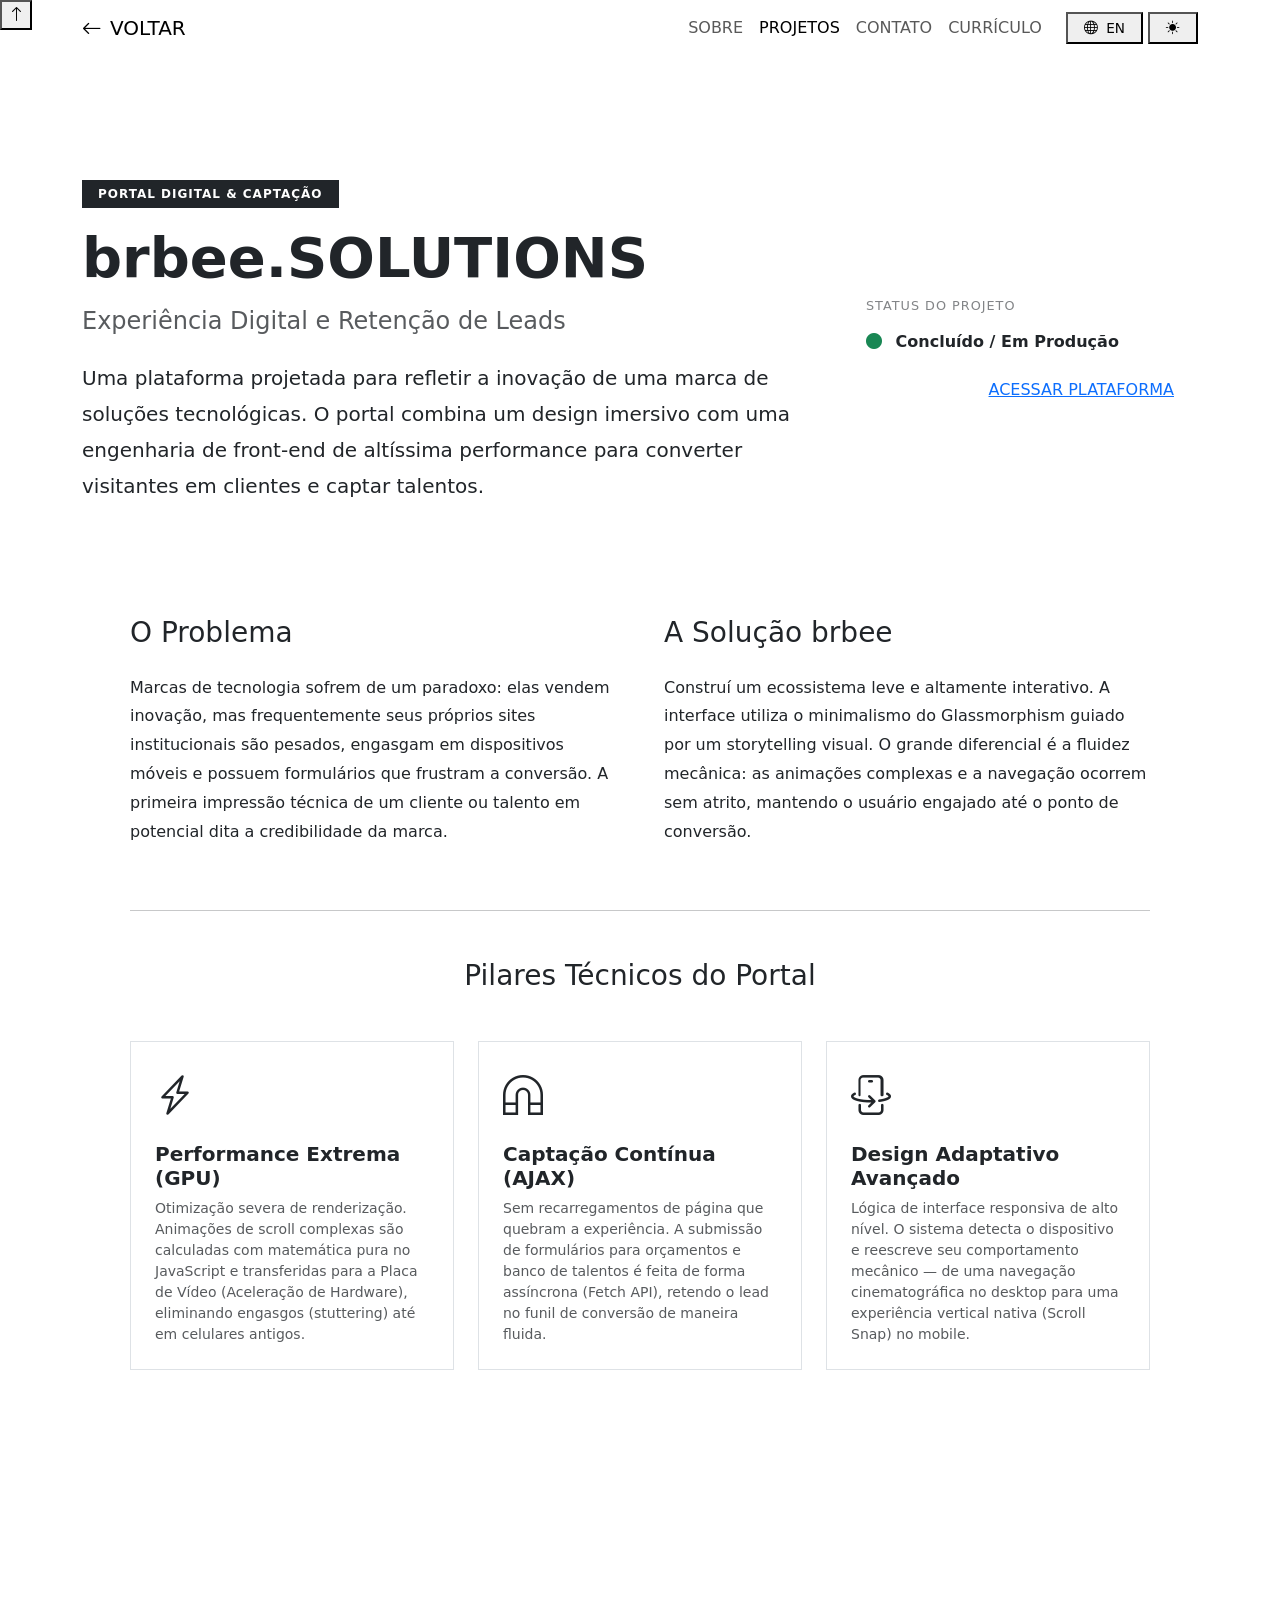
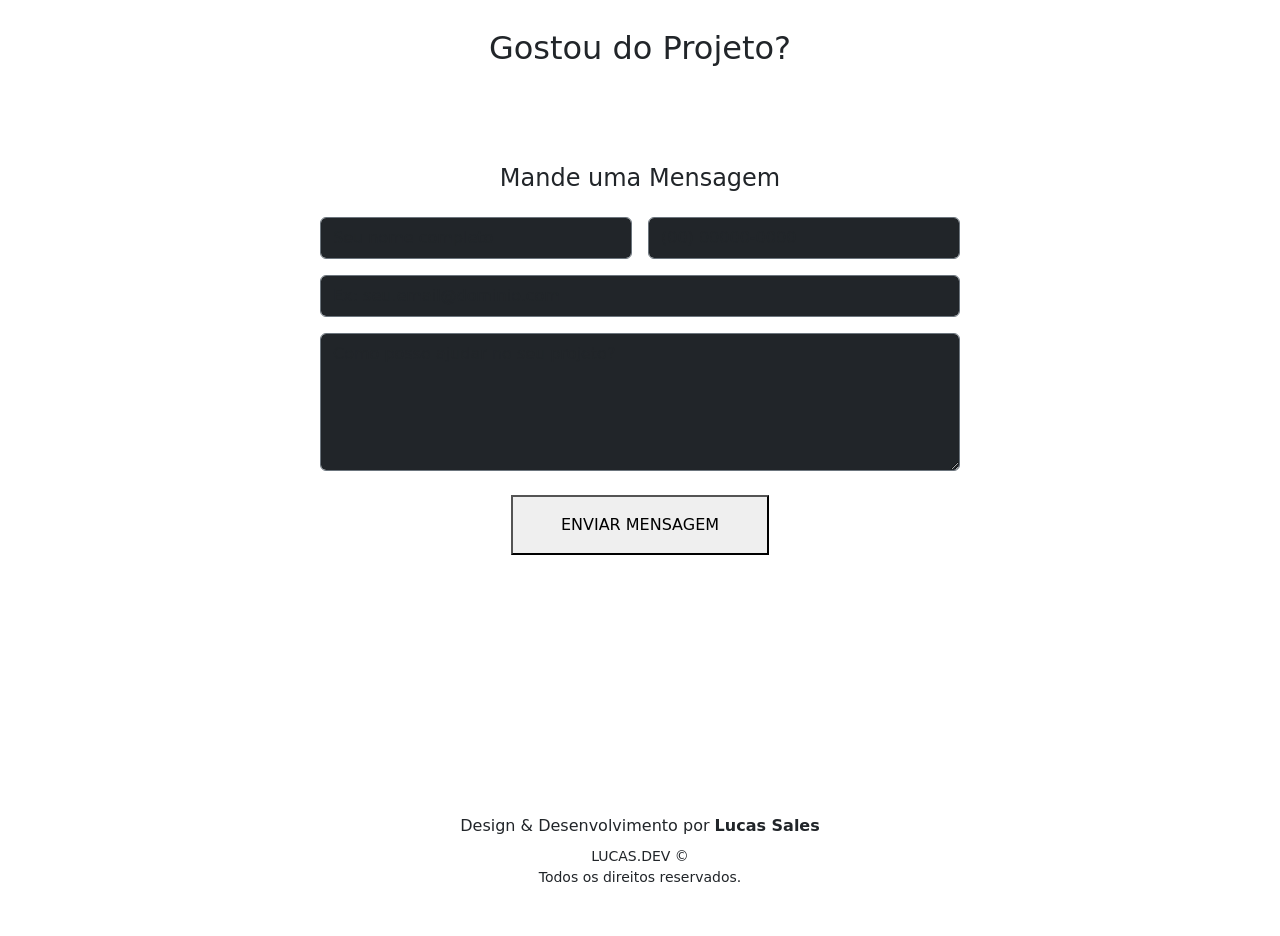
==== projects/case-brbee.html @ 4ed4fbfb "FEAT: adiciona favicon em múltiplos projetos do portfólio" ====
<!DOCTYPE html>
<html lang="pt-br">

<head>
    <meta charset="UTF-8">
    <meta name="viewport" content="width=device-width, initial-scale=1.0">
    <meta name="description" content="brbee.SOLUTIONS - Portal Institucional e Captação de Talentos">
    <title>Lucas Sales | brbee.SOLUTIONS</title>

    <link rel="icon" type="image/x-icon" href="../assets/favicon.ico">
    
    <link rel="icon" type="image/x-icon" href="assets/favicon.ico">
    <link href="https://cdn.jsdelivr.net/npm/bootstrap@5.3.3/dist/css/bootstrap.min.css" rel="stylesheet">
    <link href="https://cdn.jsdelivr.net/npm/bootstrap-icons@1.11.3/font/bootstrap-icons.min.css" rel="stylesheet">
    <link href="https://fonts.googleapis.com/css2?family=Inter:wght@300;400;600;700&family=Playfair+Display:wght@700;900&display=swap" rel="stylesheet">
    
    <link rel="stylesheet" href="../css/style.css">
</head>

<body class="preload">

    <button id="btnTop" class="btn-top" aria-label="Voltar ao topo">
        <i class="bi bi-arrow-up"></i>
    </button>    

    <nav class="navbar navbar-expand-lg glass-nav fixed-top" id="mainNav">
        <div class="container">
            <a class="navbar-brand accent-text d-flex align-items-center" href="../index.html#home">
                <i class="bi bi-arrow-left me-2 fs-5"></i> <span data-i18n="nav-back">VOLTAR</span>
            </a>
            
            <button class="navbar-toggler collapsed" type="button" data-bs-toggle="collapse" data-bs-target="#navbarNav">
                <div class="hamburger-icon">
                    <span class="line"></span>
                    <span class="line"></span>
                    <span class="line"></span>
                </div>
            </button>

            <div class="collapse navbar-collapse" id="navbarNav">
                <ul class="navbar-nav ms-auto align-items-center">
                    <li class="nav-item"><a class="nav-link custom-link" href="../index.html#about" data-i18n="nav-about">SOBRE</a></li>
                    <li class="nav-item"><a class="nav-link custom-link active" href="../index.html#projects" data-i18n="nav-projects">PROJETOS</a></li>
                    <li class="nav-item"><a class="nav-link custom-link" href="../index.html#contact" data-i18n="nav-contact">CONTATO</a></li>
                    <li class="nav-item"><a class="nav-link custom-link" href="#" data-bs-toggle="modal" data-bs-target="#resumeModal" data-i18n="nav-resume">CURRÍCULO</a></li>
                    <li class="nav-item ms-lg-3 mt-3 mt-lg-0">
                        <button id="langToggle" class="btn-action-outline py-1 px-3" style="font-size: 0.85rem;" aria-label="Alternar Idioma">
                            <i class="bi bi-globe me-1"></i> <span id="langText">EN</span>
                        </button>
                        <button id="themeToggle" class="btn-action-outline py-1 px-3" style="font-size: 0.85rem;" aria-label="Alternar Tema">
                            <i class="bi bi-sun-fill" id="themeIcon"></i>
                        </button>
                    </li>
                </ul>
            </div>
        </div>
    </nav>

    <main>
        <section class="py-5 d-flex align-items-center" style="padding-top: 150px !important; min-height: 80vh;">
            <div class="container">
                <div class="row align-items-center mb-5">
                    <div class="col-lg-8">
                        <span class="badge bg-dark text-white mb-3 px-3 py-2 rounded-0" style="letter-spacing: 1px;" data-i18n="brbee-badge">PORTAL DIGITAL & CAPTAÇÃO</span>
                        <h1 class="display-4 fw-bold mb-3 accent-text" style="font-family: var(--font-titulo);">brbee.SOLUTIONS</h1>
                        <h2 class="h4 mb-4 opacity-75" data-i18n="brbee-subtitle">Experiência Digital e Retenção de Leads</h2>
                        <p class="lead" style="line-height: 1.8;" data-i18n="brbee-lead">
                            Uma plataforma projetada para refletir a inovação de uma marca de soluções tecnológicas. O portal combina um design imersivo com uma engenharia de front-end de altíssima performance para converter visitantes em clientes e captar talentos.
                        </p>
                    </div>
                    <div class="col-lg-4 text-lg-end mt-4 mt-lg-0">
                        <div class="floating-card p-4">
                            <h6 class="text-muted mb-3 text-start text-uppercase opacity-75" style="font-size: 0.8rem; letter-spacing: 1px;" data-i18n="case-status-title">Status do Projeto</h6>
                            <p class="fw-bold text-start mb-4"><i class="bi bi-circle-fill text-success me-2"></i> <span data-i18n="brbee-status">Concluído / Em Produção</span></p>
                            <a href="https://brbeesolutions.netlify.app" class="btn-action w-100 text-center py-3 redirect-link" data-plataforma="Site Oficial brbee" target="_blank" data-i18n="case-btn-access">
                                ACESSAR PLATAFORMA
                            </a>
                        </div>
                    </div>
                </div>

                <div class="row justify-content-center mt-5">
                    <div class="col-lg-12">
                        <div class="floating-card p-4 p-md-5">
                            <div class="row g-5">
                                <div class="col-md-6">
                                    <h3 class="accent-text mb-4" style="font-family: var(--font-titulo);" data-i18n="case-problem-title">O Problema</h3>
                                    <p class="text-content" style="line-height: 1.8;" data-i18n="brbee-problem-desc">
                                        Marcas de tecnologia sofrem de um paradoxo: elas vendem inovação, mas frequentemente seus próprios sites institucionais são pesados, engasgam em dispositivos móveis e possuem formulários que frustram a conversão. A primeira impressão técnica de um cliente ou talento em potencial dita a credibilidade da marca.
                                    </p>
                                </div>
                                <div class="col-md-6">
                                    <h3 class="accent-text mb-4" style="font-family: var(--font-titulo);" data-i18n="brbee-solution-title">A Solução brbee</h3>
                                    <p class="text-content" style="line-height: 1.8;" data-i18n="brbee-solution-desc">
                                        Construí um ecossistema leve e altamente interativo. A interface utiliza o minimalismo do Glassmorphism guiado por um storytelling visual. O grande diferencial é a fluidez mecânica: as animações complexas e a navegação ocorrem sem atrito, mantendo o usuário engajado até o ponto de conversão.
                                    </p>
                                </div>
                            </div>

                            <hr class="my-5 opacity-25">
                            <h3 class="accent-text mb-5 text-center" style="font-family: var(--font-titulo);" data-i18n="brbee-pillars-title">Pilares Técnicos do Portal</h3>
                            
                            <div class="row g-4">
                                <div class="col-md-4">
                                    <div class="p-4 border h-100" style="background: var(--bg-light);">
                                        <i class="bi bi-lightning-charge fs-1 accent-text mb-3 d-block"></i>
                                        <h5 class="fw-bold" data-i18n="brbee-pillar1-title">Performance Extrema (GPU)</h5>
                                        <p class="small mb-0 opacity-75" data-i18n="brbee-pillar1-desc">
                                            Otimização severa de renderização. Animações de scroll complexas são calculadas com matemática pura no JavaScript e transferidas para a Placa de Vídeo (Aceleração de Hardware), eliminando engasgos (stuttering) até em celulares antigos.
                                        </p>
                                    </div>
                                </div>
                                <div class="col-md-4">
                                    <div class="p-4 border h-100" style="background: var(--bg-light);">
                                        <i class="bi bi-magnet fs-1 accent-text mb-3 d-block"></i>
                                        <h5 class="fw-bold" data-i18n="brbee-pillar2-title">Captação Contínua (AJAX)</h5>
                                        <p class="small mb-0 opacity-75" data-i18n="brbee-pillar2-desc">
                                            Sem recarregamentos de página que quebram a experiência. A submissão de formulários para orçamentos e banco de talentos é feita de forma assíncrona (Fetch API), retendo o lead no funil de conversão de maneira fluida.
                                        </p>
                                    </div>
                                </div>
                                <div class="col-md-4">
                                    <div class="p-4 border h-100" style="background: var(--bg-light);">
                                        <i class="bi bi-phone-flip fs-1 accent-text mb-3 d-block"></i>
                                        <h5 class="fw-bold" data-i18n="brbee-pillar3-title">Design Adaptativo Avançado</h5>
                                        <p class="small mb-0 opacity-75" data-i18n="brbee-pillar3-desc">
                                            Lógica de interface responsiva de alto nível. O sistema detecta o dispositivo e reescreve seu comportamento mecânico — de uma navegação cinematográfica no desktop para uma experiência vertical nativa (Scroll Snap) no mobile.
                                        </p>
                                    </div>
                                </div>
                            </div>
                        </div>
                    </div>
                </div>
            </div>
        </section>

        <section id="contact" class="py-5 min-vh-100 d-flex align-items-center">
            <div class="container">
                <div class="row justify-content-center">
                    <div class="col-lg-8">
                        <div class="text-center mb-5">
                            <h2 class="section-title" data-i18n="contact-title-case">Gostou do Projeto?</h2>
                        </div>
                        <div class="floating-card p-4 p-md-5">
                            <h4 class="mb-4 accent-text text-center" data-i18n="form-title">Mande uma Mensagem</h4>
                            <form id="portfolioContactForm" action="https://formsubmit.co/ajax/d9dbf8fbb7c11e0b4f40ef681be33bf5" method="POST" class="needs-validation" novalidate>
                                <input type="hidden" name="_subject" value="Novo contato via Portfólio (Case brbee)!">
                                <input type="hidden" name="_template" value="table">
                                <input type="text" name="_honey" style="display:none">
                                <input type="hidden" name="_captcha" value="false">

                                <div class="row g-3">
                                    <div class="col-md-6">
                                        <input type="text" name="nome" class="form-control bg-dark text-white border-secondary custom-placeholder py-2" data-i18n="form-name" placeholder="Seu nome completo" required>
                                    </div>
                                    <div class="col-md-6">
                                        <input type="tel" name="telefone" id="telefoneInput" class="form-control bg-dark text-white border-secondary custom-placeholder py-2" data-i18n="form-phone" placeholder="(00) 00000-0000" required>
                                    </div>
                                    <div class="col-12">
                                        <input type="email" name="email" class="form-control bg-dark text-white border-secondary custom-placeholder py-2" data-i18n="form-email" placeholder="Ex: seu.email@dominio.com" required>
                                    </div>
                                    <div class="col-12">
                                        <textarea name="mensagem" class="form-control bg-dark text-white border-secondary custom-placeholder py-2" rows="5" data-i18n="form-msg" placeholder="Como posso ajudar no seu projeto?" required></textarea>
                                    </div>
                                    <div class="col-12 mt-4 d-flex justify-content-center">
                                        <button type="submit" class="btn-action py-3 px-5" id="btnEnviarMensagem" data-i18n="form-btn">ENVIAR MENSAGEM</button>
                                    </div>
                                </div>
                            </form>
                        </div>
                    </div>
                </div>
            </div>
        </section>
    </main>

    <footer class="footer py-5 text-center mt-auto">
        <div class="container">
            <p class="footer-text mb-2"><span data-i18n="footer-design">Design & Desenvolvimento por</span> <span class="accent-text fw-bold">Lucas Sales</span></p>
            <p class="footer-text small mb-0">
                LUCAS.DEV © <span id="timestamp"></span><br>
                <span data-i18n="footer-rights">Todos os direitos reservados.</span>
            </p>
        </div>
    </footer>

    <script src="https://cdn.jsdelivr.net/npm/bootstrap@5.3.3/dist/js/bootstrap.bundle.min.js"></script>
    <script src="../js/script.js"></script>

    <script>
        const savedTheme = localStorage.getItem('portfolio_theme');
        const prefersLight = window.matchMedia("(prefers-color-scheme: light)").matches;
        if (savedTheme === 'light' || (!savedTheme && prefersLight)) {
            document.documentElement.setAttribute('data-theme', 'light');
        }
    </script>

</body>
</html>
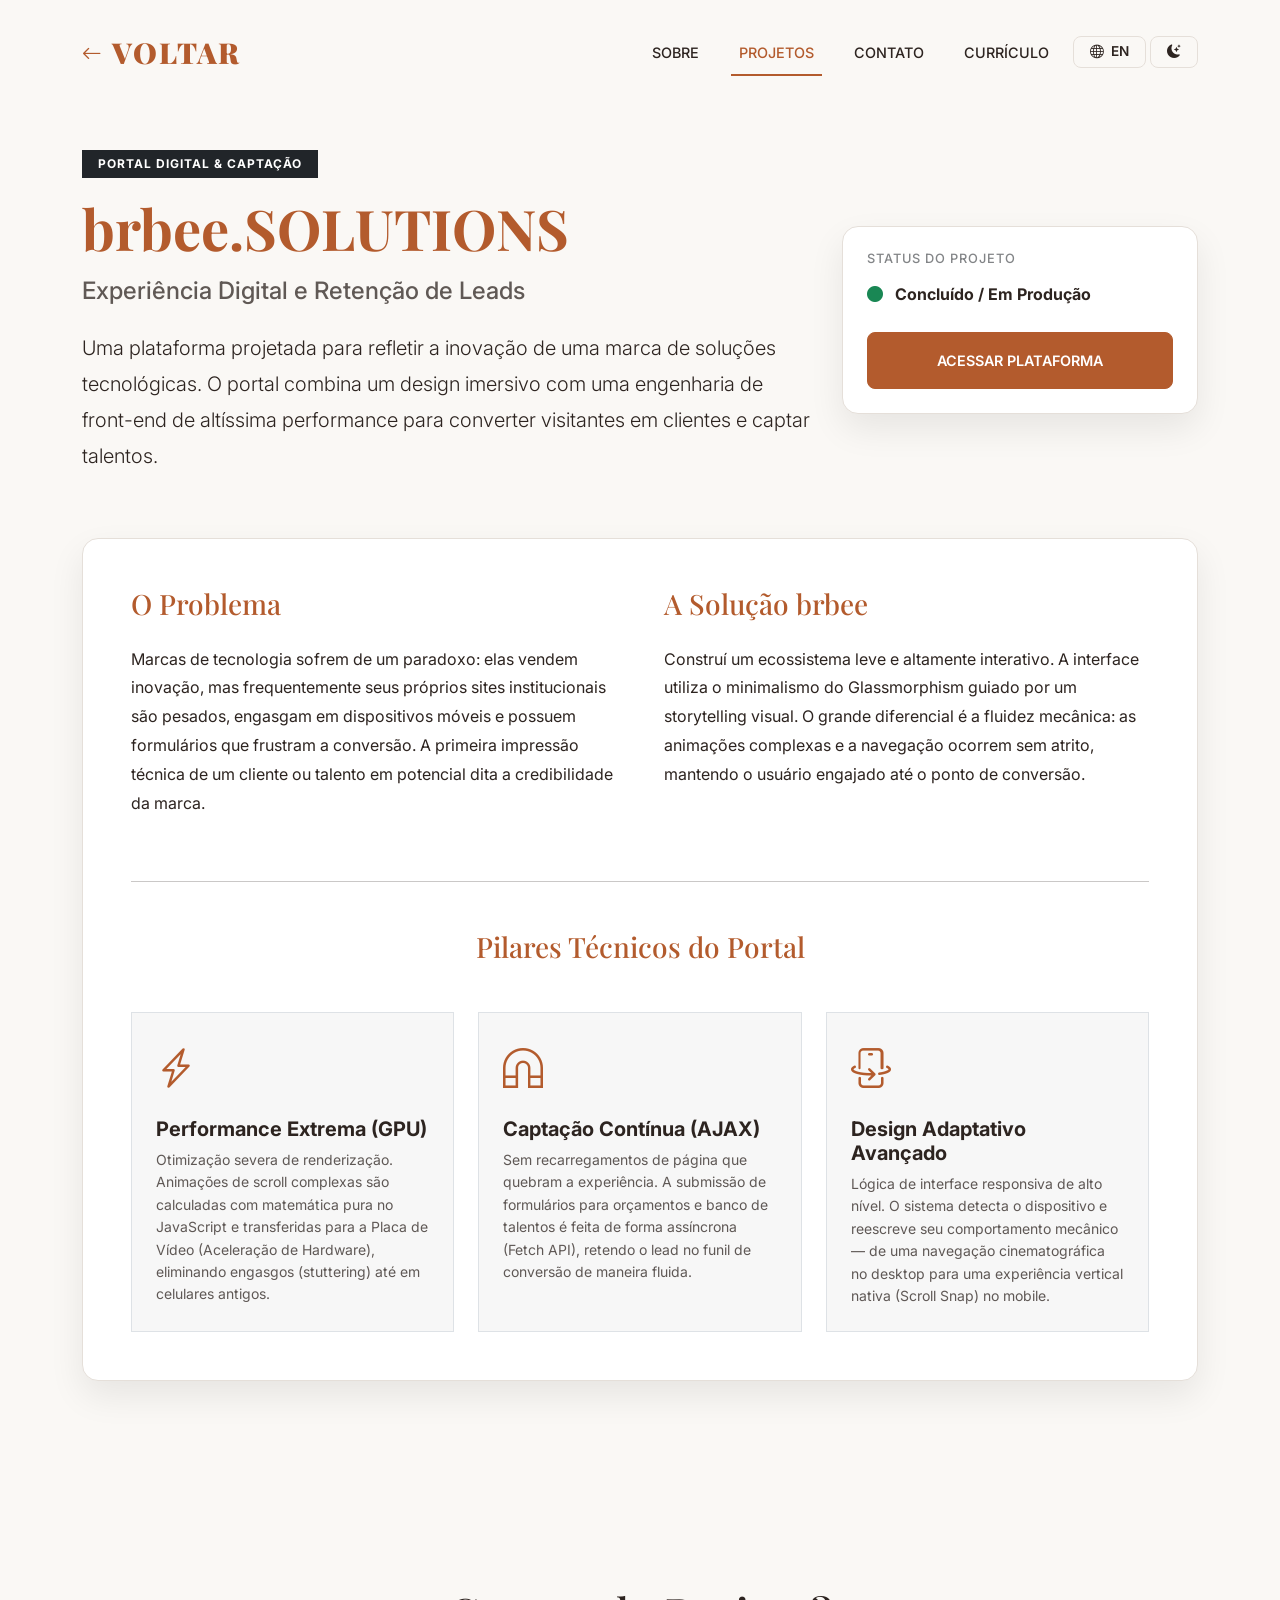
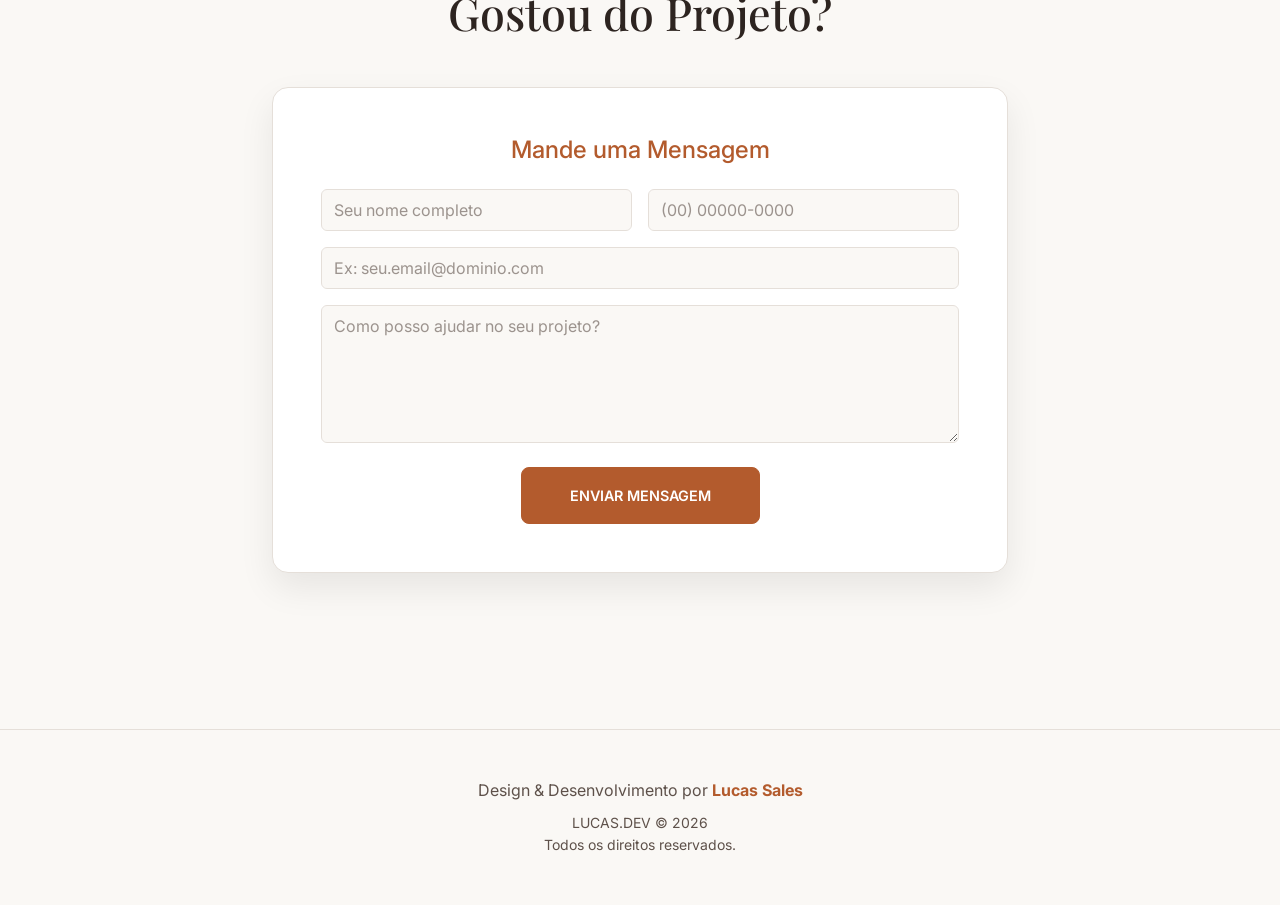
==== commit c459789c: "FIX: corrige hover dos cards, estilos dos cases, spinner e animação de digitação - Fade-in passa a u" ====
--- a/projects/case-brbee.html
+++ b/projects/case-brbee.html
@@ -9,7 +9,6 @@
 
     <link rel="icon" type="image/x-icon" href="../assets/favicon.ico">
     
-    <link rel="icon" type="image/x-icon" href="assets/favicon.ico">
     <link href="https://cdn.jsdelivr.net/npm/bootstrap@5.3.3/dist/css/bootstrap.min.css" rel="stylesheet">
     <link href="https://cdn.jsdelivr.net/npm/bootstrap-icons@1.11.3/font/bootstrap-icons.min.css" rel="stylesheet">
     <link href="https://fonts.googleapis.com/css2?family=Inter:wght@300;400;600;700&family=Playfair+Display:wght@700;900&display=swap" rel="stylesheet">
@@ -62,7 +61,7 @@
                 <div class="row align-items-center mb-5">
                     <div class="col-lg-8">
                         <span class="badge bg-dark text-white mb-3 px-3 py-2 rounded-0" style="letter-spacing: 1px;" data-i18n="brbee-badge">PORTAL DIGITAL & CAPTAÇÃO</span>
-                        <h1 class="display-4 fw-bold mb-3 accent-text" style="font-family: var(--font-titulo);">brbee.SOLUTIONS</h1>
+                        <h1 class="display-4 fw-bold mb-3 accent-text" style="font-family: var(--font-primary);">brbee.SOLUTIONS</h1>
                         <h2 class="h4 mb-4 opacity-75" data-i18n="brbee-subtitle">Experiência Digital e Retenção de Leads</h2>
                         <p class="lead" style="line-height: 1.8;" data-i18n="brbee-lead">
                             Uma plataforma projetada para refletir a inovação de uma marca de soluções tecnológicas. O portal combina um design imersivo com uma engenharia de front-end de altíssima performance para converter visitantes em clientes e captar talentos.
@@ -84,13 +83,13 @@
                         <div class="floating-card p-4 p-md-5">
                             <div class="row g-5">
                                 <div class="col-md-6">
-                                    <h3 class="accent-text mb-4" style="font-family: var(--font-titulo);" data-i18n="case-problem-title">O Problema</h3>
+                                    <h3 class="accent-text mb-4" style="font-family: var(--font-primary);" data-i18n="case-problem-title">O Problema</h3>
                                     <p class="text-content" style="line-height: 1.8;" data-i18n="brbee-problem-desc">
                                         Marcas de tecnologia sofrem de um paradoxo: elas vendem inovação, mas frequentemente seus próprios sites institucionais são pesados, engasgam em dispositivos móveis e possuem formulários que frustram a conversão. A primeira impressão técnica de um cliente ou talento em potencial dita a credibilidade da marca.
                                     </p>
                                 </div>
                                 <div class="col-md-6">
-                                    <h3 class="accent-text mb-4" style="font-family: var(--font-titulo);" data-i18n="brbee-solution-title">A Solução brbee</h3>
+                                    <h3 class="accent-text mb-4" style="font-family: var(--font-primary);" data-i18n="brbee-solution-title">A Solução brbee</h3>
                                     <p class="text-content" style="line-height: 1.8;" data-i18n="brbee-solution-desc">
                                         Construí um ecossistema leve e altamente interativo. A interface utiliza o minimalismo do Glassmorphism guiado por um storytelling visual. O grande diferencial é a fluidez mecânica: as animações complexas e a navegação ocorrem sem atrito, mantendo o usuário engajado até o ponto de conversão.
                                     </p>
@@ -98,7 +97,7 @@
                             </div>
 
                             <hr class="my-5 opacity-25">
-                            <h3 class="accent-text mb-5 text-center" style="font-family: var(--font-titulo);" data-i18n="brbee-pillars-title">Pilares Técnicos do Portal</h3>
+                            <h3 class="accent-text mb-5 text-center" style="font-family: var(--font-primary);" data-i18n="brbee-pillars-title">Pilares Técnicos do Portal</h3>
                             
                             <div class="row g-4">
                                 <div class="col-md-4">
@@ -197,4 +196,4 @@
     </script>
 
 </body>
-</html>+</html>
--- a/css/style.css
+++ b/css/style.css
@@ -0,0 +1,705 @@
+/* ========================================================================== */
+/* Variáveis da Nova Estética: Earthy / Brown Glassmorphism                   */
+/* ========================================================================== */
+
+/* Trava TODAS as transições e animações durante o carregamento inicial da página */
+.preload, .preload * {
+    transition: none !important;
+}
+
+:root {
+    /* Paleta Terrosa / Café (DARK MODE - Padrão) */
+    --bg-primary: #181412;    /* Fundo principal: Marrom quase preto */
+    --bg-secondary: #231d1a;  /* Fundo dos cartões: Marrom escuro leve */
+    --bg-light: rgba(255, 255, 255, 0.03); /* Blocos internos dentro dos cartões */
+    --border-color: #362d29;  /* Bordas sutis */
+    
+    --accent-primary: #c4794f; /* Caramelo / Terracota */
+    --accent-hover: #e09468;
+    
+    --text-primary: #e6dfd9;   /* Bege super claro (não branco puro) */
+    --text-secondary: #9e948f; /* Bege escurecido para textos longos */
+    
+    --nav-glass-bg: rgba(24, 20, 18, 0.4); /* Fundo da nav scrollada */
+
+    /* Fontes */
+    --font-primary: 'Playfair Display', serif; /* Títulos elegantes */
+    --font-secondary: 'Inter', sans-serif;      /* Textos limpos e legíveis */
+    
+    --border-radius: 16px;
+    --transition: all 0.3s ease;
+}
+
+/* ========================================================================== */
+/* TEMA CLARO (LIGHT MODE) - Ativado dinamicamente via JS                     */
+/* ========================================================================== */
+[data-theme="light"] {
+    --bg-primary: #faf8f5;    /* Fundo bege bem claro */
+    --bg-secondary: #ffffff;  /* Fundo dos cartões branco puro */
+    --border-color: #e5dfd9;  /* Bordas sutis bege escuro */
+    
+    --accent-primary: #b35b2d; /* Terracota mais vibrante para contraste no claro */
+    --accent-hover: #c4794f;
+    
+    --text-primary: #2d2420;   /* Marrom bem escuro (quase preto) para títulos */
+    --text-secondary: #5e514a; /* Marrom acinzentado para textos */
+    
+    --nav-glass-bg: rgba(250, 248, 245, 0.4); /* Fundo da nav scrollada no claro */
+    --bg-light: rgba(0, 0, 0, 0.03);  /* Blocos internos dentro dos cartões no claro */
+}
+
+/* Transição suave para o body e textos quando muda de tema */
+body {
+    font-family: var(--font-secondary);
+    background-color: var(--bg-primary);
+    color: var(--text-primary);
+    overflow-x: hidden;
+    line-height: 1.6;
+    transition: background-color 0.4s ease, color 0.4s ease;
+}
+
+/* ========================================================================== */
+/* Navbar Transparente Flutuante                                              */
+/* ========================================================================== */
+
+.glass-nav {
+    background: transparent;
+    padding: 1.5rem 0;
+    transition: var(--transition), background-color 0.4s ease;
+}
+
+/* Classe aplicada via JS quando dá scroll */
+.glass-nav.scrolled {
+    background: var(--nav-glass-bg) !important;
+    backdrop-filter: blur(12px);
+    padding: 0.8rem 0;
+    border-bottom: 1px solid var(--border-color);
+    box-shadow: 0 4px 30px rgba(0, 0, 0, 0.1);
+}
+
+.navbar-brand {
+    font-family: var(--font-primary);
+    font-size: 1.8rem;
+    font-weight: 900;
+    letter-spacing: 2px;
+    color: var(--accent-primary) !important; 
+    transition: color 0.3s ease, text-shadow 0.3s ease; 
+}
+
+.navbar-brand:hover {
+    color: var(--text-primary) !important;
+}
+
+.custom-link {
+    color: var(--text-primary) !important;
+    font-weight: 500;
+    font-size: 0.9rem;
+    margin-left: 1.5rem;
+    position: relative;
+    transition: var(--transition);
+}
+
+.custom-link:hover, .custom-link.active {
+    color: var(--accent-primary) !important;
+}
+
+/* Linha sutil embaixo do link ativo */
+.custom-link::after {
+    content: '';
+    position: absolute;
+    width: 0;
+    height: 2px;
+    bottom: -4px;
+    left: 0;
+    background-color: var(--accent-primary);
+    transition: width 0.3s ease;
+}
+.custom-link:hover::after, .custom-link.active::after {
+    width: 100%;
+}
+
+.navbar-toggler {
+    border: none;
+    padding: 0;
+}
+.navbar-toggler:focus {
+    box-shadow: none;
+}
+.hamburger-icon {
+    width: 24px;
+    height: 18px;
+    display: flex;
+    flex-direction: column;
+    justify-content: space-between;
+}
+.hamburger-icon .line {
+    display: block;
+    height: 2px;
+    width: 100%;
+    background-color: var(--text-primary);
+    transition: var(--transition);
+}
+.navbar-toggler:not(.collapsed) .line:nth-child(1) { 
+    transform: translateY(8px) rotate(45deg); 
+    background-color: var(--accent-primary);
+}
+.navbar-toggler:not(.collapsed) .line:nth-child(2) { 
+    opacity: 0; 
+}
+.navbar-toggler:not(.collapsed) .line:nth-child(3) { 
+    transform: translateY(-8px) rotate(-45deg); 
+    background-color: var(--accent-primary);
+}
+
+
+/* ========================================================================== */
+/* Hero Section e Foto Quadrada Flutuante                                     */
+/* ========================================================================== */
+
+.hero-section {
+    padding: 8rem 0 4rem;
+}
+
+.main-title {
+    font-family: var(--font-primary);
+    font-size: 5rem;
+    line-height: 1.1;
+    color: var(--text-primary);
+    margin-bottom: 1rem;
+    transition: color 0.4s ease;
+}
+
+.hero-subtitle {
+    font-size: 1.2rem;
+    color: var(--text-secondary);
+    font-weight: 300;
+    transition: color 0.4s ease;
+}
+
+.accent-text, .cursor-accent {
+    color: var(--accent-primary);
+}
+
+.cursor-accent {
+    animation: blink 1s infinite;
+}
+
+@keyframes blink {
+    0%, 50% { opacity: 1; }
+    51%, 100% { opacity: 0; }
+}
+
+/* FOTO QUADRADA COM MOLDURA DESLOCADA */
+.profile-container {
+    width: 320px;
+    height: 320px;
+    margin: 0 auto;
+    position: relative;
+}
+
+.profile-image {
+    width: 100%;
+    height: 100%;
+    object-fit: cover;
+    border-radius: 20px; /* Quadrado arredondado elegante */
+    position: relative;
+    z-index: 2;
+    box-shadow: 0 20px 40px rgba(0, 0, 0, 0.3); /* Sombra mais leve para caber no dark e light */
+}
+
+.profile-container::before {
+    content: '';
+    position: absolute;
+    top: 20px;
+    left: -20px;
+    width: 100%;
+    height: 100%;
+    border: 2px solid var(--accent-primary);
+    border-radius: 20px;
+    z-index: 1;
+    transition: var(--transition);
+}
+
+.profile-container:hover::before {
+    top: 10px;
+    left: -10px;
+}
+
+/* ========================================================================== */
+/* Cartões Flutuantes (Separados)                                             */
+/* ========================================================================== */
+
+.section-title {
+    font-family: var(--font-primary);
+    font-size: 2.8rem;
+    color: var(--text-primary);
+    transition: color 0.4s ease;
+}
+
+.floating-card {
+    background: var(--bg-secondary);
+    border: 1px solid var(--border-color);
+    border-radius: var(--border-radius);
+    box-shadow: 0 15px 35px rgba(0, 0, 0, 0.08); /* Sombra suavizada para tema claro também */
+    transition: background-color 0.4s ease, border-color 0.4s ease, transform 0.3s ease, box-shadow 0.3s ease;
+}
+
+.floating-card:hover {
+    transform: translateY(-5px);
+    box-shadow: 0 20px 40px rgba(0, 0, 0, 0.15);
+    border-color: var(--accent-primary);
+}
+
+.text-content p {
+    margin-bottom: 1.2rem;
+    color: var(--text-secondary);
+    font-size: 1.05rem;
+    transition: color 0.4s ease;
+}
+
+.highlight {
+    color: var(--text-primary);
+    font-weight: 600;
+}
+
+.intro-highlight {
+    font-family: var(--font-primary);
+    font-size: 1.3rem;
+    color: var(--accent-primary) !important;
+    font-style: italic;
+    border-left: 3px solid var(--accent-primary);
+    padding-left: 1rem;
+}
+
+.accent-dot {
+    display: inline-block;
+    width: 6px;
+    height: 6px;
+    background-color: var(--accent-primary);
+    border-radius: 50%;
+    margin-right: 8px;
+    vertical-align: middle;
+}
+
+/* ========================================================================== */
+/* Tecnologias & Chips                                                        */
+/* ========================================================================== */
+
+.skill-chip {
+    display: flex;
+    align-items: center;
+    background: var(--bg-primary); /* Ajustado para acompanhar a variável */
+    border: 1px solid var(--border-color);
+    padding: 12px 20px;
+    border-radius: 30px;
+    transition: var(--transition), background-color 0.4s ease, border-color 0.4s ease;
+}
+
+.skill-chip:hover {
+    background: rgba(196, 121, 79, 0.1);
+    border-color: var(--accent-primary);
+    transform: translateY(-3px);
+}
+
+.skill-icon {
+    width: 22px;
+    height: 22px;
+    margin-right: 10px;
+    font-size: 1.3rem;
+}
+
+/* Seletor dinâmico para ícones brancos (ex: AWS) que precisam ficar pretos no light mode */
+[data-theme="light"] .white-icon {
+    filter: invert(0) brightness(0) opacity(0.8) !important; /* Força o ícone a ficar escuro */
+}
+.white-icon {
+    filter: invert(1) brightness(2) opacity(0.8);
+}
+
+.skill-name {
+    font-size: 0.9rem;
+    font-weight: 600;
+    color: var(--text-primary);
+    letter-spacing: 1px;
+    transition: color 0.4s ease;
+}
+
+/* ========================================================================== */
+/* Lista de Certificados                                                      */
+/* ========================================================================== */
+
+.cert-line {
+    display: flex;
+    justify-content: space-between;
+    align-items: center;
+    padding-bottom: 1.2rem;
+    margin-bottom: 1.2rem;
+    border-bottom: 1px solid var(--border-color);
+    transition: border-color 0.4s ease;
+}
+
+.cert-info h4 {
+    font-size: 1.1rem;
+    color: var(--text-primary);
+    margin-bottom: 0.2rem;
+    font-weight: 600;
+    transition: color 0.4s ease;
+}
+
+.cert-school {
+    font-size: 0.85rem;
+    color: var(--accent-primary);
+}
+
+/* ========================================================================== */
+/* Projetos                                                                   */
+/* ========================================================================== */
+
+.project-card {
+    background: var(--bg-secondary);
+    border: 1px solid var(--border-color);
+    border-radius: var(--border-radius);
+    padding: 2.5rem;
+    display: flex;
+    flex-direction: column;
+    transition: background-color 0.4s ease, border-color 0.4s ease, transform 0.3s ease, box-shadow 0.3s ease;
+}
+
+.project-card:hover {
+    transform: translateY(-8px);
+    box-shadow: 0 20px 40px rgba(0, 0, 0, 0.15);
+    border-color: var(--accent-primary);
+}
+
+.project-header {
+    display: flex;
+    justify-content: space-between;
+    align-items: flex-start;
+    margin-bottom: 1.5rem;
+}
+
+.project-title {
+    font-family: var(--font-primary);
+    font-size: 1.4rem;
+    color: var(--text-primary);
+    margin: 0;
+    transition: color 0.4s ease;
+}
+
+.project-status {
+    background: rgba(196, 121, 79, 0.1);
+    color: var(--accent-primary);
+    padding: 0.4rem 1rem;
+    border-radius: 20px;
+    font-size: 0.75rem;
+    font-weight: 600;
+}
+.project-status.in-progress {
+    background: var(--border-color); /* Fundo sutil acompanhando a variável */
+    color: var(--text-secondary);
+}
+
+.project-description {
+    color: var(--text-secondary);
+    font-size: 0.95rem;
+    margin-bottom: 2rem;
+    transition: color 0.4s ease;
+}
+
+.project-tech {
+    display: flex;
+    flex-wrap: wrap;
+    gap: 8px;
+    margin-bottom: 2rem;
+}
+
+.tech-tag {
+    background: transparent;
+    color: var(--text-secondary);
+    border: 1px solid var(--border-color);
+    padding: 0.3rem 0.8rem;
+    border-radius: 4px;
+    font-size: 0.75rem;
+    transition: color 0.4s ease, border-color 0.4s ease;
+}
+
+/* ========================================================================== */
+/* Botões Modernos                                                            */
+/* ========================================================================== */
+
+.btn-action {
+    display: inline-block;
+    background: var(--accent-primary);
+    color: #fff;
+    border: 1px solid var(--accent-primary);
+    padding: 0.8rem 1.5rem;
+    border-radius: 8px;
+    font-weight: 600;
+    font-size: 0.9rem;
+    text-decoration: none;
+    transition: var(--transition);
+}
+
+.btn-action:hover {
+    background: var(--accent-hover);
+    border-color: var(--accent-hover);
+    color: #fff;
+    transform: translateY(-2px);
+}
+
+.btn-action-outline {
+    display: inline-block;
+    background: transparent;
+    color: var(--text-primary);
+    border: 1px solid var(--border-color);
+    padding: 0.8rem 1.5rem;
+    border-radius: 8px;
+    font-weight: 600;
+    font-size: 0.9rem;
+    text-decoration: none;
+    transition: var(--transition);
+}
+
+.btn-action-outline:hover {
+    border-color: var(--accent-primary);
+    color: var(--accent-primary);
+}
+
+.btn-action-disabled {
+    display: inline-block;
+    background: transparent;
+    color: var(--text-secondary);
+    border: 1px solid var(--border-color);
+    padding: 0.8rem 1.5rem;
+    border-radius: 8px;
+    font-weight: 600;
+    font-size: 0.9rem;
+    cursor: not-allowed;
+    opacity: 0.6;
+}
+
+/* ========================================================================== */
+/* Modais Customizados                                                        */
+/* ========================================================================== */
+
+.custom-modal .modal-content {
+    background: var(--bg-primary);
+    border: 1px solid var(--border-color);
+    border-radius: var(--border-radius);
+    box-shadow: 0 25px 50px rgba(0, 0, 0, 0.4);
+    transition: background-color 0.4s ease, border-color 0.4s ease;
+}
+.custom-modal .modal-title {
+    font-size: 1.5rem;
+}
+.custom-modal .modal-body p {
+    color: var(--text-secondary);
+    font-size: 1.05rem;
+    transition: color 0.4s ease;
+}
+/* Força o ícone de fechar a ser escuro no modo claro */
+[data-theme="light"] .btn-close-white {
+    filter: invert(1) grayscale(100%) brightness(0);
+}
+
+/* Ajustes no formulário de contato para suportar Light Mode */
+.form-control {
+    background-color: var(--bg-primary) !important;
+    color: var(--text-primary) !important;
+    border-color: var(--border-color) !important;
+    transition: background-color 0.4s ease, color 0.4s ease, border-color 0.4s ease;
+}
+.form-control:focus {
+    border-color: var(--accent-primary) !important;
+    box-shadow: 0 0 0 0.25rem rgba(196, 121, 79, 0.25) !important;
+}
+.custom-placeholder::placeholder {
+    color: var(--text-secondary) !important;
+    opacity: 0.6 !important;
+}
+
+/* ========================================================================== */
+/* Elementos Extras (Footer, Scroll, Utils)                                   */
+/* ========================================================================== */
+
+.footer {
+    border-top: 1px solid var(--border-color);
+    background: var(--bg-primary);
+    transition: background-color 0.4s ease, border-color 0.4s ease;
+}
+.footer-text {
+    color: var(--text-secondary);
+    transition: color 0.4s ease;
+}
+
+.btn-top {
+    position: fixed;
+    bottom: 30px;
+    right: 30px;
+    opacity: 0;
+    visibility: hidden;
+    transform: translateY(20px);
+    background: var(--bg-secondary);
+    color: var(--text-primary);
+    border: 1px solid var(--border-color);
+    border-radius: 50%;
+    width: 50px;
+    height: 50px;
+    display: flex;
+    align-items: center;
+    justify-content: center;
+    font-size: 1.2rem;
+    cursor: pointer;
+    transition: var(--transition);
+    z-index: 999;
+}
+.btn-top.show {
+    opacity: 1;
+    visibility: visible;
+    transform: translateY(0);
+}
+.btn-top:hover {
+    background: var(--accent-primary);
+    border-color: var(--accent-primary);
+    color: #fff;
+}
+
+/* ========================================================================== */
+/* Ocultar Barra de Rolagem (Clean App UI)                                    */
+/* ========================================================================== */
+
+/* Oculta no Chrome, Safari e Opera */
+::-webkit-scrollbar {
+    display: none;
+    width: 0;
+    background: transparent;
+}
+
+/* Oculta no Firefox, IE e Edge */
+* {
+    scrollbar-width: none; 
+    -ms-overflow-style: none; 
+}
+
+/* Animação Fade-in
+   Usa @keyframes (e não transition/transform fixos) para não sobrescrever
+   o transform dos efeitos de hover dos cards depois que a animação termina. */
+.fade-in {
+    opacity: 0;
+}
+.fade-in.visible {
+    opacity: 1;
+    animation: fadeUp 0.6s ease-out;
+}
+
+@keyframes fadeUp {
+    from { opacity: 0; transform: translateY(20px); }
+    to   { opacity: 1; transform: translateY(0); }
+}
+
+/* Setas de scroll (Hero) */
+.scroll-indicator { 
+    animation: bounce 2s infinite; 
+}
+.scroll-arrow {
+    width: 2px; height: 40px;
+    background: linear-gradient(to bottom, transparent, var(--accent-primary));
+}
+.scroll-text { 
+    color: var(--text-secondary); 
+    font-size: 0.75rem; letter-spacing: 3px;
+    transition: color 0.4s ease;
+}
+
+@keyframes bounce {
+    0%, 100% { transform: translateY(0); }
+    50% { transform: translateY(10px); }
+}
+
+/* ========================================================================== */
+/* Media Queries                                                              */
+/* ========================================================================== */
+
+@media (max-width: 991.98px) {
+    .main-title { 
+        font-size: 4rem; 
+    }
+    .section-title { 
+        font-size: 2.2rem; 
+    }
+    .glass-nav { 
+        background: var(--bg-secondary) !important; 
+        padding: 1rem 0; 
+    }
+    .custom-link { 
+        margin-left: 0; 
+        padding: 1rem 0; 
+        border-bottom: 1px solid var(--border-color); 
+    }
+    .custom-link::after { 
+        display: none; 
+    }
+}
+
+@media (max-width: 767.98px) {
+    .hero-section { 
+        padding: 6rem 0 3rem; 
+        text-align: center; 
+    }
+    .main-title { 
+        font-size: 3.5rem; 
+    }
+    .profile-container { 
+        width: 250px; 
+        height: 250px; 
+    }
+    .floating-card { 
+        padding: 1.5rem !important; 
+    }
+    .cert-line { 
+        flex-direction: column; 
+        align-items: flex-start; 
+        gap: 1rem;
+    }
+    /* BLINDAGEM DO BOTÃO TOPO NO MOBILE */
+    .btn-top {
+        position: fixed !important;  /* Força a fixação na câmera, não no documento */
+        top: auto !important;        /* Mata qualquer cálculo errado de topo */
+        bottom: 20px !important;     /* Trava no fundo (longe da barra do navegador) */
+        right: 20px !important;      /* Trava na direita */
+        width: 45px !important;
+        height: 45px !important;
+        z-index: 999999 !important;  /* Fica acima de TUDO */
+        transform: none !important;  /* Desativa movimentos no eixo Y que causam o bug */
+    }
+
+    /* Como tiramos o transform, controlamos a aparição apenas pelo fade (opacidade) */
+    .btn-top:not(.show) {
+        opacity: 0 !important;
+        visibility: hidden !important;
+        pointer-events: none !important;
+    }
+
+    .btn-top.show {
+        opacity: 1 !important;
+        visibility: visible !important;
+        pointer-events: auto !important;
+    }
+}
+
+@media (max-width: 480px) {
+    .main-title { 
+        font-size: 2.8rem; 
+    }
+    .profile-container { 
+        width: 220px; 
+        height: 220px; 
+    }
+    .skill-chip { 
+        width: 100%; 
+        justify-content: center; 
+    }
+    .project-links { 
+        flex-direction: column; 
+    }
+}
